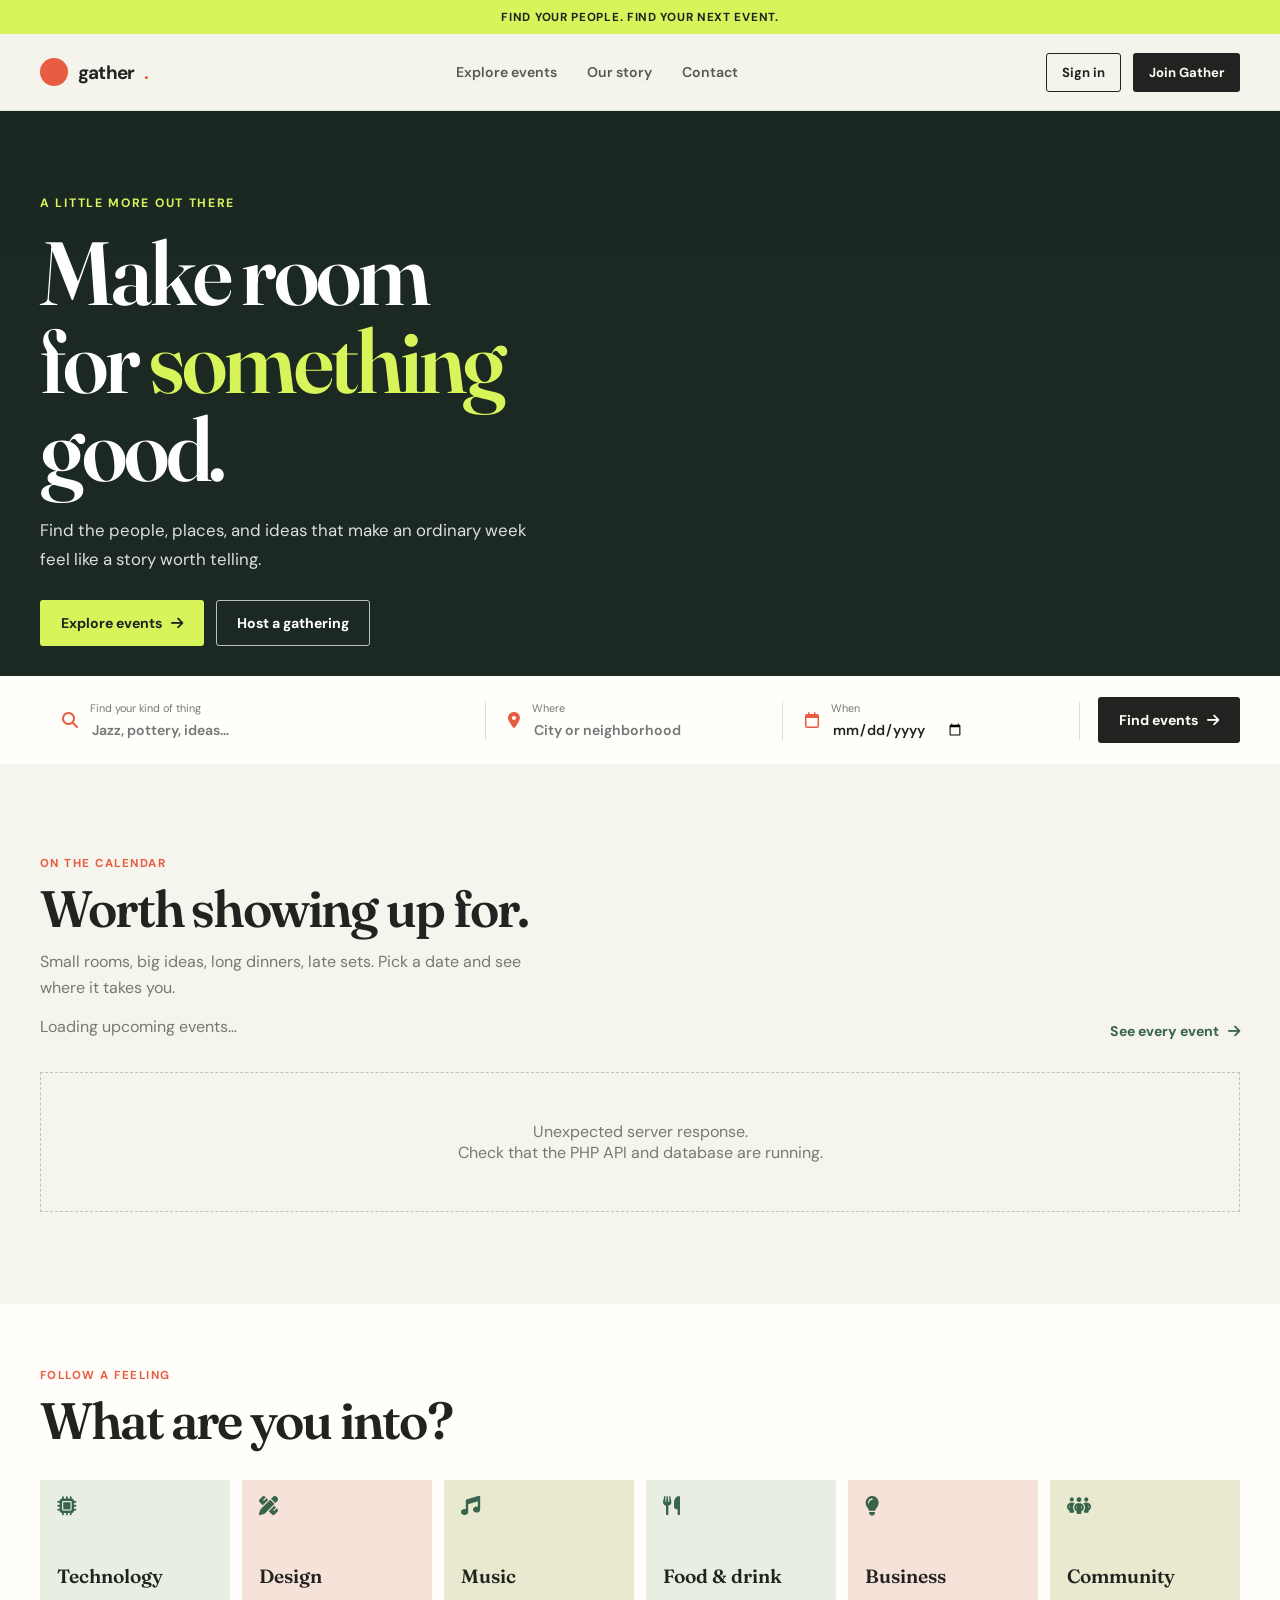
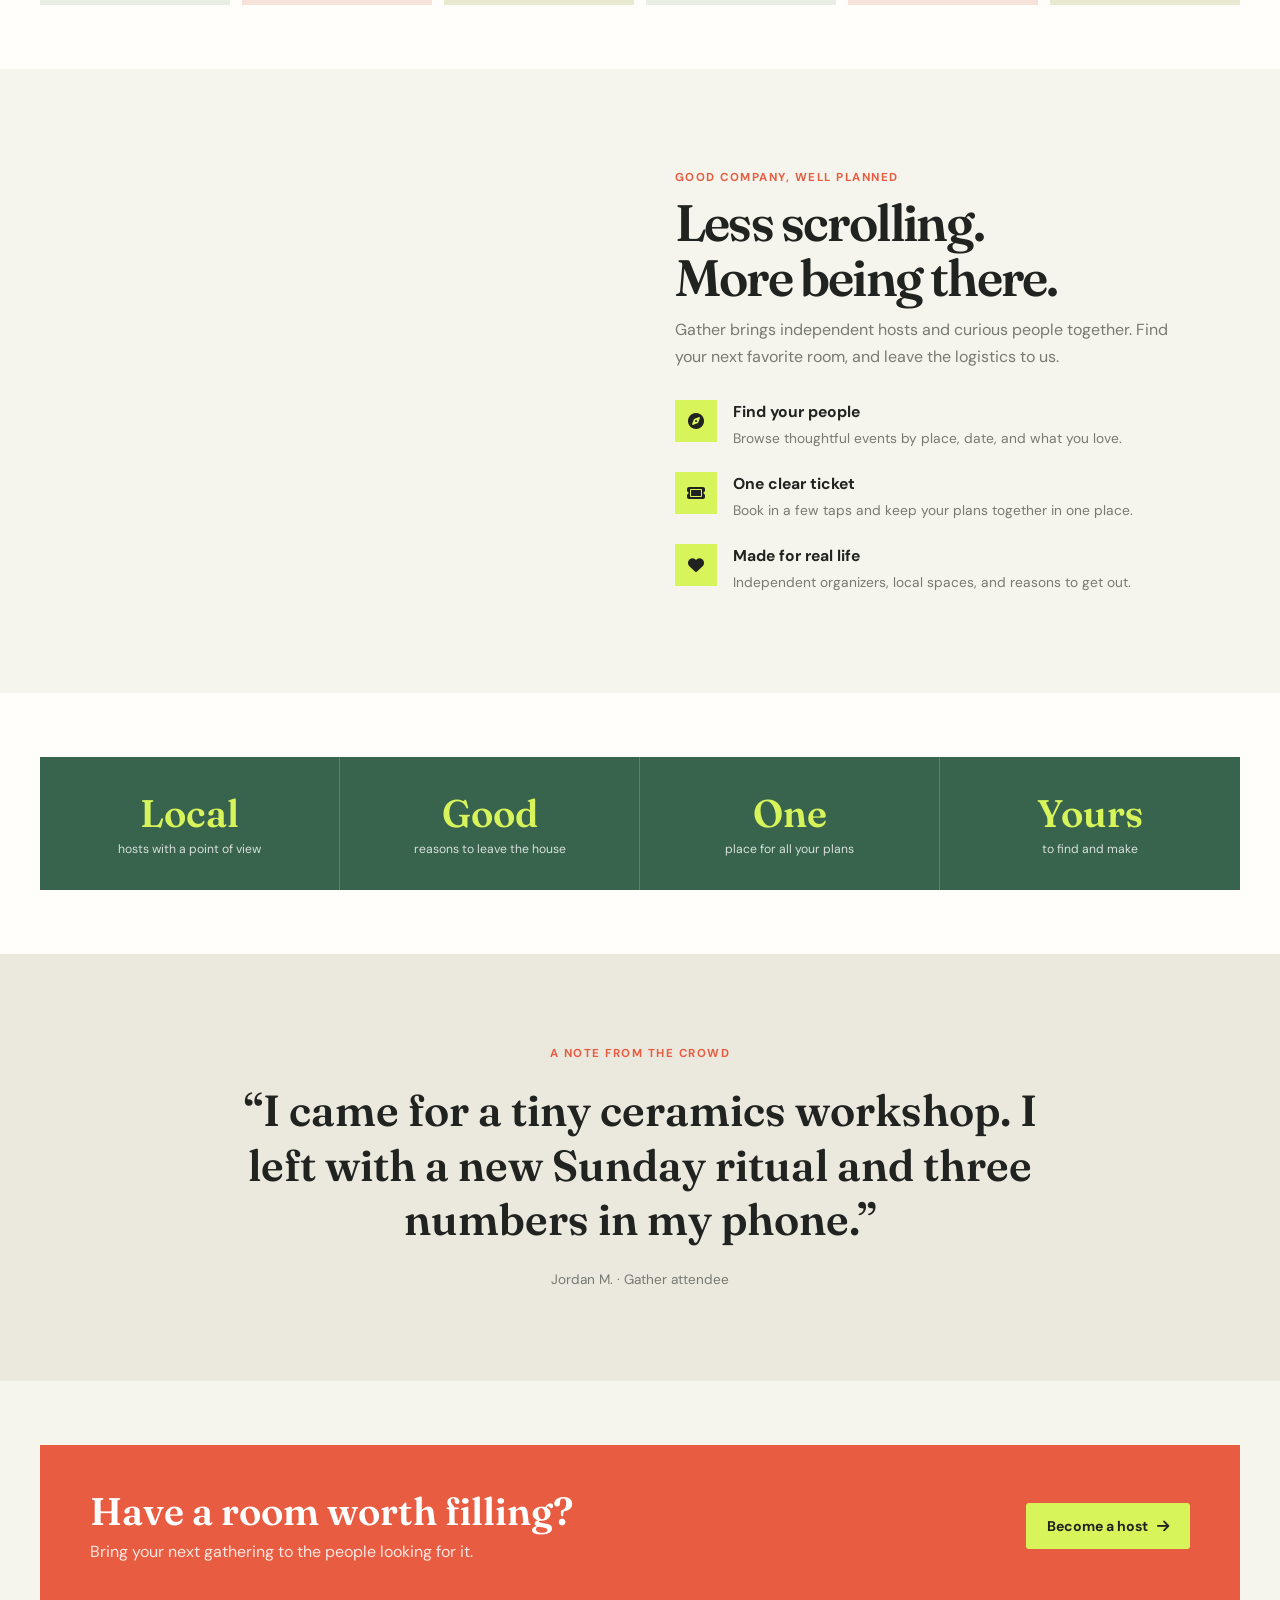
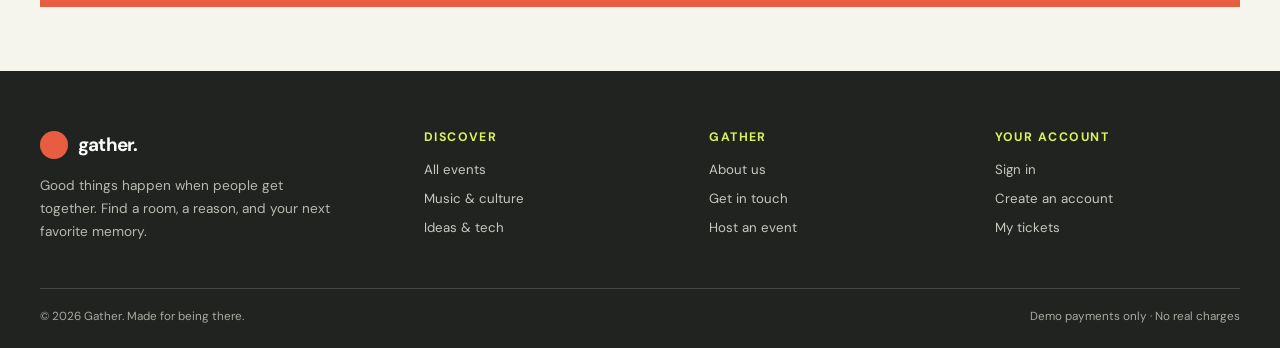
==== frontend/index.html @ 73351818 "first commit" ====
<!doctype html>
<html lang="en">

<head>
    <meta charset="utf-8">
    <meta name="viewport" content="width=device-width, initial-scale=1">
    <meta name="api-base" content="../backend/index.php/api">
    <meta name="description" content="Find thoughtful events and good company with Gather.">
    <title>Gather · Find your next event</title>
    <link rel="preconnect" href="https://fonts.googleapis.com">
    <link rel="preconnect" href="https://fonts.gstatic.com" crossorigin>
    <link rel="stylesheet" href="https://cdnjs.cloudflare.com/ajax/libs/font-awesome/6.5.2/css/all.min.css">
    <link rel="stylesheet" href="css/app.css">
    <script src="js/app.js" defer></script>
</head>

<body data-page="home">
    <main>
        <section class="hero">
            <div class="wrap hero-inner reveal">
                <p class="eyebrow">A little more out there</p>
                <h1>Make room<br>for <span>something</span><br>good.</h1>
                <p class="hero-copy">Find the people, places, and ideas that make an ordinary week feel like a story
                    worth telling.</p>
                <div class="hero-actions"><a class="btn btn-lime" href="events.html">Explore events <i
                            class="fa-solid fa-arrow-right"></i></a><a class="btn btn-outline" href="register.html">Host
                        a gathering</a></div>
            </div>
            <div class="search-dock">
                <form class="wrap search-form" id="home-search">
                    <div class="search-field"><i class="fa-solid fa-magnifying-glass"></i>
                        <div><label for="home-q">Find your kind of thing</label><input id="home-q" name="q"
                                placeholder="Jazz, pottery, ideas…"></div>
                    </div>
                    <div class="search-field"><i class="fa-solid fa-location-dot"></i>
                        <div><label for="home-city">Where</label><input id="home-city" name="city"
                                placeholder="City or neighborhood"></div>
                    </div>
                    <div class="search-field"><i class="fa-regular fa-calendar"></i>
                        <div><label for="home-date">When</label><input id="home-date" name="date" type="date"></div>
                    </div><button class="btn search-submit" type="submit">Find events <i
                            class="fa-solid fa-arrow-right"></i></button>
                </form>
            </div>
        </section>
        <section class="section">
            <div class="wrap">
                <div class="section-head">
                    <div>
                        <p class="section-kicker">On the calendar</p>
                        <h2 class="section-title">Worth showing up for.</h2>
                        <p class="section-subtitle">Small rooms, big ideas, long dinners, late sets. Pick a date and see
                            where it takes you.</p>
                        <p class="section-subtitle" id="featured-count" aria-live="polite">Loading upcoming events…</p>
                    </div><a class="text-link" href="events.html">See every event <i
                            class="fa-solid fa-arrow-right"></i></a>
                </div>
                <div class="event-grid" id="featured-events"></div>
            </div>
        </section>
        <section class="section section-white section-tight">
            <div class="wrap">
                <div class="section-head">
                    <div>
                        <p class="section-kicker">Follow a feeling</p>
                        <h2 class="section-title">What are you into?</h2>
                    </div>
                </div>
                <div class="category-grid"><a class="category-tile" href="events.html?category=technology"><i
                            class="fa-solid fa-microchip"></i><strong>Technology</strong></a><a class="category-tile"
                        href="events.html?category=design"><i
                            class="fa-solid fa-pen-ruler"></i><strong>Design</strong></a><a class="category-tile"
                        href="events.html?category=music"><i class="fa-solid fa-music"></i><strong>Music</strong></a><a
                        class="category-tile" href="events.html?category=food-drink"><i
                            class="fa-solid fa-utensils"></i><strong>Food & drink</strong></a><a class="category-tile"
                        href="events.html?category=business"><i
                            class="fa-solid fa-lightbulb"></i><strong>Business</strong></a><a class="category-tile"
                        href="events.html?category=community"><i
                            class="fa-solid fa-people-group"></i><strong>Community</strong></a></div>
            </div>
        </section>
        <section class="section">
            <div class="wrap split-section">
                <div class="photo-frame" role="img" aria-label="Friends sharing a meal at a warmly lit event"></div>
                <div>
                    <p class="section-kicker">Good company, well planned</p>
                    <h2 class="section-title">Less scrolling.<br>More being there.</h2>
                    <p class="section-subtitle">Gather brings independent hosts and curious people together. Find your
                        next favorite room, and leave the logistics to us.</p>
                    <div class="benefit-list">
                        <div class="benefit"><span class="benefit-icon"><i class="fa-solid fa-compass"></i></span>
                            <div>
                                <h3>Find your people</h3>
                                <p>Browse thoughtful events by place, date, and what you love.</p>
                            </div>
                        </div>
                        <div class="benefit"><span class="benefit-icon"><i class="fa-solid fa-ticket"></i></span>
                            <div>
                                <h3>One clear ticket</h3>
                                <p>Book in a few taps and keep your plans together in one place.</p>
                            </div>
                        </div>
                        <div class="benefit"><span class="benefit-icon"><i class="fa-solid fa-heart"></i></span>
                            <div>
                                <h3>Made for real life</h3>
                                <p>Independent organizers, local spaces, and reasons to get out.</p>
                            </div>
                        </div>
                    </div>
                </div>
            </div>
        </section>
        <section class="section section-white section-tight">
            <div class="wrap stats-band">
                <div class="stat"><strong>Local</strong><span>hosts with a point of view</span></div>
                <div class="stat"><strong>Good</strong><span>reasons to leave the house</span></div>
                <div class="stat"><strong>One</strong><span>place for all your plans</span></div>
                <div class="stat"><strong>Yours</strong><span>to find and make</span></div>
            </div>
        </section>
        <section class="section quote-section">
            <div class="wrap quote">
                <p class="section-kicker">A note from the crowd</p>
                <blockquote>“I came for a tiny ceramics workshop. I left with a new Sunday ritual and three numbers in
                    my phone.”</blockquote><cite>Jordan M. · Gather attendee</cite>
            </div>
        </section>
        <section class="section section-tight">
            <div class="wrap cta-band">
                <div>
                    <h2>Have a room worth filling?</h2>
                    <p>Bring your next gathering to the people looking for it.</p>
                </div><a class="btn" href="register.html">Become a host <i class="fa-solid fa-arrow-right"></i></a>
            </div>
        </section>
    </main>
</body>

</html>
---- frontend/css/app.css ----
@import url('https://fonts.googleapis.com/css2?family=DM+Sans:wght@400;500;600;700&family=Fraunces:opsz,wght@9..144,600;9..144,700&display=swap');

:root {
    --ink: #20231f;
    --paper: #f5f4ed;
    --white: #fffefa;
    --lime: #d7f45b;
    --coral: #e85d42;
    --moss: #38644d;
    --muted: #777a71;
    --line: #dedfd5;
    --shadow: 0 16px 46px rgba(32, 35, 31, .09);
    --serif: 'Fraunces', Georgia, serif;
    --sans: 'DM Sans', sans-serif;
    font-family: var(--sans);
    color: var(--ink);
    background: var(--paper);
    font-synthesis: none;
    text-rendering: optimizeLegibility;
}

* {
    box-sizing: border-box;
}

html {
    scroll-behavior: smooth;
}

body {
    margin: 0;
    min-width: 320px;
    background: var(--paper);
    color: var(--ink);
}

body,
button,
input,
select,
textarea {
    font-family: var(--sans);
}

button,
input,
select,
textarea {
    font-size: 1rem;
}

a {
    color: inherit;
    text-decoration: none;
}

button {
    cursor: pointer;
}

img {
    display: block;
    max-width: 100%;
}

.wrap {
    width: min(1200px, calc(100% - 48px));
    margin-inline: auto;
}

.announcement {
    min-height: 34px;
    display: flex;
    align-items: center;
    justify-content: center;
    background: var(--lime);
    font-size: .73rem;
    font-weight: 700;
    letter-spacing: .06em;
    text-transform: uppercase;
}

.site-header {
    position: sticky;
    z-index: 20;
    top: 0;
    background: rgba(245, 244, 237, .95);
    backdrop-filter: blur(14px);
    border-bottom: 1px solid rgba(32, 35, 31, .08);
}

.nav {
    min-height: 76px;
    display: flex;
    align-items: center;
    justify-content: space-between;
    gap: 28px;
}

.brand {
    display: inline-flex;
    align-items: center;
    gap: 10px;
    font-size: 1.18rem;
    font-weight: 700;
    letter-spacing: -.04em;
}

.brand-mark {
    width: 28px;
    aspect-ratio: 1;
    display: grid;
    place-items: center;
    border-radius: 50%;
    background: var(--coral);
    color: var(--white);
    font-size: .8rem;
}

.nav-links {
    display: flex;
    align-items: center;
    gap: 30px;
    color: #555950;
    font-size: .88rem;
    font-weight: 600;
}

.nav-links a:hover,
.footer-links a:hover {
    color: var(--coral);
}

.nav-actions {
    display: flex;
    align-items: center;
    gap: 12px;
}

.nav-toggle {
    display: none;
    border: 0;
    background: none;
    color: var(--ink);
    font-size: 1.25rem;
}

.btn {
    display: inline-flex;
    justify-content: center;
    align-items: center;
    gap: 9px;
    min-height: 46px;
    padding: 0 20px;
    border: 1px solid transparent;
    border-radius: 3px;
    background: var(--ink);
    color: var(--white);
    font-weight: 700;
    font-size: .88rem;
    transition: transform .18s ease, background .18s ease, color .18s ease;
}

.btn:hover {
    transform: translateY(-2px);
    background: var(--moss);
}

.btn-lime {
    background: var(--lime);
    color: var(--ink);
}

.btn-lime:hover {
    background: #c6e347;
    color: var(--ink);
}

.btn-outline {
    background: transparent;
    border-color: var(--ink);
    color: var(--ink);
}

.btn-outline:hover {
    background: var(--ink);
    color: var(--white);
}

.btn-small {
    min-height: 39px;
    padding-inline: 15px;
    font-size: .82rem;
}

.hero {
    position: relative;
    min-height: 650px;
    display: flex;
    align-items: center;
    overflow: hidden;
    color: white;
    background: #27382f url('https://images.unsplash.com/photo-1492684223066-81342ee5ff30?auto=format&fit=crop&w=2200&q=88') center 48% / cover no-repeat;
}

.hero::before {
    content: '';
    position: absolute;
    inset: 0;
    background: rgba(16, 24, 19, .48);
}

.hero-inner {
    position: relative;
    z-index: 1;
    padding-block: 84px 118px;
}

.eyebrow {
    margin: 0 0 18px;
    color: var(--lime);
    font-size: .76rem;
    letter-spacing: .14em;
    text-transform: uppercase;
    font-weight: 700;
}

.hero h1 {
    max-width: 750px;
    margin: 0;
    font: 600 clamp(3.2rem, 7vw, 6.5rem)/.98 var(--serif);
    letter-spacing: -.035em;
}

.hero h1 span {
    color: var(--lime);
}

.hero-copy {
    max-width: 490px;
    margin: 24px 0 27px;
    color: rgba(255, 255, 255, .85);
    font-size: 1.05rem;
    line-height: 1.7;
}

.hero-actions {
    display: flex;
    flex-wrap: wrap;
    gap: 12px;
}

.hero .btn-outline {
    border-color: rgba(255, 255, 255, .7);
    color: white;
}

.hero .btn-outline:hover {
    background: white;
    color: var(--ink);
}

.search-dock {
    position: absolute;
    z-index: 2;
    right: 0;
    bottom: 0;
    left: 0;
    background: var(--white);
    color: var(--ink);
}

.search-form {
    display: grid;
    grid-template-columns: minmax(180px, 1.5fr) minmax(140px, 1fr) minmax(150px, 1fr) auto;
    align-items: center;
    gap: 0;
    min-height: 88px;
}

.search-field {
    display: flex;
    gap: 12px;
    align-items: center;
    padding: 0 22px;
    border-right: 1px solid var(--line);
}

.search-field i {
    color: var(--coral);
}

.search-field label {
    display: block;
    margin-bottom: 4px;
    font-size: .68rem;
    color: var(--muted);
}

.search-field input,
.search-field select {
    width: 100%;
    border: 0;
    outline: 0;
    background: transparent;
    color: var(--ink);
    font-weight: 600;
    font-size: .88rem;
}

.search-submit {
    margin-left: 18px;
}

.section {
    padding: 92px 0;
}

.section-tight {
    padding-block: 64px;
}

.section-white {
    background: var(--white);
}

.section-head {
    display: flex;
    align-items: end;
    justify-content: space-between;
    gap: 24px;
    margin-bottom: 32px;
}

.section-kicker {
    margin: 0 0 10px;
    color: var(--coral);
    font-weight: 700;
    font-size: .72rem;
    text-transform: uppercase;
    letter-spacing: .13em;
}

.section-title {
    margin: 0;
    font: 600 clamp(2.2rem, 4vw, 3.5rem)/1.08 var(--serif);
    letter-spacing: -.035em;
}

.section-subtitle {
    max-width: 520px;
    margin: 12px 0 0;
    color: var(--muted);
    line-height: 1.65;
}

.text-link {
    display: inline-flex;
    align-items: center;
    gap: 9px;
    color: var(--moss);
    font-weight: 700;
    font-size: .88rem;
}

.event-grid {
    display: grid;
    grid-template-columns: repeat(3, 1fr);
    gap: 22px;
}

.event-card {
    overflow: hidden;
    border: 1px solid var(--line);
    background: var(--white);
    transition: transform .2s ease, box-shadow .2s ease;
}

.event-card:hover {
    transform: translateY(-4px);
    box-shadow: var(--shadow);
}

.event-image {
    width: 100%;
    aspect-ratio: 1.45;
    object-fit: cover;
    background: #d2d7cd;
}

.event-content {
    padding: 19px 20px 20px;
}

.event-meta {
    display: flex;
    align-items: center;
    gap: 8px;
    color: var(--moss);
    font-size: .74rem;
    font-weight: 700;
    text-transform: uppercase;
    letter-spacing: .05em;
}

.event-title {
    margin: 11px 0 14px;
    font: 600 1.4rem/1.2 var(--serif);
}

.event-info {
    display: grid;
    gap: 8px;
    color: #656a60;
    font-size: .82rem;
}

.event-info span {
    display: flex;
    align-items: center;
    gap: 9px;
}

.event-info i {
    width: 14px;
    color: var(--coral);
}

.event-bottom {
    display: flex;
    align-items: center;
    justify-content: space-between;
    gap: 12px;
    margin-top: 20px;
    padding-top: 16px;
    border-top: 1px solid var(--line);
}

.price {
    font-weight: 700;
}

.price small {
    display: block;
    color: var(--muted);
    font-weight: 400;
    font-size: .68rem;
}

.empty-state,
.loading-state,
.error-state {
    grid-column: 1 / -1;
    padding: 48px 24px;
    border: 1px dashed #bfc2b7;
    text-align: center;
    color: var(--muted);
}

.empty-state i {
    margin-bottom: 12px;
    color: var(--coral);
    font-size: 1.5rem;
}

.category-grid {
    display: grid;
    grid-template-columns: repeat(6, 1fr);
    gap: 12px;
}

.category-tile {
    min-height: 125px;
    display: flex;
    flex-direction: column;
    justify-content: space-between;
    padding: 17px;
    background: #e8eee1;
    transition: background .2s ease, transform .2s ease;
}

.category-tile:nth-child(3n+2) {
    background: #f6e2d9;
}

.category-tile:nth-child(3n) {
    background: #e9e9cf;
}

.category-tile:hover {
    transform: translateY(-3px);
    background: var(--lime);
}

.category-tile i {
    color: var(--moss);
    font-size: 1.2rem;
}

.category-tile strong {
    font: 600 1.2rem var(--serif);
}

.split-section {
    display: grid;
    grid-template-columns: 1fr 1fr;
    gap: 70px;
    align-items: center;
}

.photo-frame {
    min-height: 440px;
    background: url('https://images.unsplash.com/photo-1511795409834-ef04bbd61622?auto=format&fit=crop&w=1100&q=85') center / cover no-repeat;
}

.benefit-list {
    display: grid;
    gap: 23px;
    margin-top: 30px;
}

.benefit {
    display: grid;
    grid-template-columns: 42px 1fr;
    gap: 16px;
}

.benefit-icon {
    width: 42px;
    height: 42px;
    display: grid;
    place-items: center;
    background: var(--lime);
    color: var(--ink);
}

.benefit h3 {
    margin: 1px 0 5px;
    font-size: .98rem;
}

.benefit p {
    margin: 0;
    color: var(--muted);
    font-size: .86rem;
    line-height: 1.6;
}

.stats-band {
    display: grid;
    grid-template-columns: repeat(4, 1fr);
    background: var(--moss);
    color: white;
}

.stat {
    padding: 32px 20px;
    text-align: center;
    border-right: 1px solid rgba(255, 255, 255, .18);
}

.stat:last-child {
    border: 0;
}

.stat strong {
    display: block;
    color: var(--lime);
    font: 600 2.4rem var(--serif);
}

.stat span {
    font-size: .76rem;
    color: rgba(255, 255, 255, .8);
}

.quote-section {
    background: #ebe8de;
}

.quote {
    max-width: 830px;
    margin: 0 auto;
    text-align: center;
}

.quote blockquote {
    margin: 22px 0;
    font: 600 clamp(1.7rem, 3.4vw, 2.8rem)/1.25 var(--serif);
}

.quote cite {
    color: var(--muted);
    font-size: .85rem;
    font-style: normal;
}

.cta-band {
    display: flex;
    align-items: center;
    justify-content: space-between;
    gap: 28px;
    padding: 45px 50px;
    background: var(--coral);
    color: white;
}

.cta-band h2 {
    margin: 0;
    font: 600 clamp(1.8rem, 3vw, 2.8rem)/1.1 var(--serif);
}

.cta-band p {
    margin: 8px 0 0;
    color: rgba(255, 255, 255, .85);
}

.cta-band .btn {
    flex: 0 0 auto;
    background: var(--lime);
    color: var(--ink);
}

.site-footer {
    padding: 58px 0 24px;
    background: var(--ink);
    color: white;
}

.footer-top {
    display: grid;
    grid-template-columns: 1.4fr 1fr 1fr 1fr;
    gap: 40px;
    padding-bottom: 45px;
}

.footer-intro {
    max-width: 300px;
    margin: 15px 0 0;
    color: #b7bab1;
    font-size: .85rem;
    line-height: 1.7;
}

.footer-column h3 {
    margin: 0 0 16px;
    font-size: .77rem;
    text-transform: uppercase;
    letter-spacing: .12em;
    color: var(--lime);
}

.footer-links {
    display: grid;
    gap: 12px;
    color: #c7c9c1;
    font-size: .83rem;
}

.footer-bottom {
    display: flex;
    justify-content: space-between;
    gap: 20px;
    padding-top: 19px;
    border-top: 1px solid #444841;
    color: #a7aaa2;
    font-size: .73rem;
}

.page-hero {
    padding: 76px 0 65px;
    background: #e8eee1;
}

.page-hero h1 {
    margin: 0;
    font: 600 clamp(2.8rem, 6vw, 5rem)/1 var(--serif);
    letter-spacing: -.04em;
}

.page-hero p {
    max-width: 560px;
    margin: 17px 0 0;
    color: #62685e;
    line-height: 1.7;
}

.filter-bar {
    display: flex;
    flex-wrap: wrap;
    gap: 12px;
    margin-bottom: 28px;
}

.filter-bar input,
.filter-bar select {
    min-height: 44px;
    padding: 0 13px;
    border: 1px solid var(--line);
    background: var(--white);
}

.detail-layout {
    display: grid;
    grid-template-columns: minmax(0, 1.7fr) minmax(280px, .8fr);
    gap: 48px;
    align-items: start;
}

.detail-banner {
    width: 100%;
    max-height: 500px;
    aspect-ratio: 1.8;
    object-fit: cover;
}

.detail-description {
    color: #62685e;
    line-height: 1.8;
    white-space: pre-line;
}

.booking-panel {
    position: sticky;
    top: 105px;
    padding: 25px;
    border: 1px solid var(--line);
    background: var(--white);
}

.booking-panel h2 {
    margin: 0 0 16px;
    font: 600 1.6rem var(--serif);
}

.panel-price {
    margin: 0 0 18px;
    font: 600 2rem var(--serif);
}

.panel-line {
    padding: 12px 0;
    border-top: 1px solid var(--line);
    color: #666b62;
    font-size: .84rem;
}

.panel-line i {
    width: 20px;
    color: var(--coral);
}

.form-layout {
    min-height: 65vh;
    display: grid;
    place-items: center;
    padding: 62px 20px;
}

.form-card {
    width: min(470px, 100%);
    padding: 34px;
    background: var(--white);
    border: 1px solid var(--line);
    box-shadow: var(--shadow);
}

.form-card h1 {
    margin: 0 0 8px;
    font: 600 2.35rem var(--serif);
}

.form-card>p {
    margin: 0 0 26px;
    color: var(--muted);
    line-height: 1.6;
    font-size: .9rem;
}

.field {
    display: grid;
    gap: 7px;
    margin-bottom: 17px;
}

.field label {
    font-size: .79rem;
    font-weight: 700;
}

.field input,
.field select,
.field textarea {
    width: 100%;
    min-height: 45px;
    padding: 10px 12px;
    border: 1px solid #cfd1c7;
    outline: none;
    background: #fff;
}

.field textarea {
    min-height: 105px;
    resize: vertical;
}

.field input:focus,
.field select:focus,
.field textarea:focus {
    border-color: var(--moss);
    box-shadow: 0 0 0 2px rgba(56, 100, 77, .12);
}

.form-card .btn {
    width: 100%;
}

.form-foot {
    margin-top: 18px !important;
    text-align: center;
    font-size: .82rem !important;
}

.form-foot a {
    color: var(--moss);
    font-weight: 700;
}

.notice {
    margin: 0 0 17px;
    padding: 12px 13px;
    background: #f8e4de;
    color: #843e2f;
    font-size: .83rem;
}

.dashboard-layout {
    display: grid;
    grid-template-columns: 220px 1fr;
    min-height: 70vh;
}

.dashboard-sidebar {
    padding: 30px 20px;
    background: #e7e9dd;
}

.dashboard-sidebar h2 {
    margin: 0 0 24px;
    font: 600 1.3rem var(--serif);
}

.dashboard-sidebar a {
    display: flex;
    gap: 10px;
    padding: 11px 8px;
    color: #5e6359;
    font-size: .86rem;
}

.dashboard-sidebar a.active,
.dashboard-sidebar a:hover {
    color: var(--moss);
    font-weight: 700;
}

.dashboard-main {
    padding: 35px clamp(20px, 4vw, 55px);
}

.dashboard-title {
    margin: 0 0 25px;
    font: 600 2.4rem var(--serif);
}

.dashboard-stats {
    display: grid;
    grid-template-columns: repeat(4, 1fr);
    gap: 13px;
    margin-bottom: 30px;
}

.dashboard-stat {
    padding: 18px;
    border: 1px solid var(--line);
    background: var(--white);
}

.dashboard-stat span {
    display: block;
    color: var(--muted);
    font-size: .74rem;
}

.dashboard-stat strong {
    display: block;
    margin-top: 10px;
    font: 600 1.8rem var(--serif);
}

.table-wrap {
    overflow-x: auto;
    margin: 20px 0 32px;
    background: var(--white);
    border: 1px solid var(--line);
}

table {
    width: 100%;
    border-collapse: collapse;
    text-align: left;
    font-size: .83rem;
}

th,
td {
    padding: 13px 15px;
    border-bottom: 1px solid var(--line);
    white-space: nowrap;
}

th {
    color: var(--muted);
    font-size: .69rem;
    text-transform: uppercase;
    letter-spacing: .08em;
}

.status {
    display: inline-block;
    padding: 5px 8px;
    background: #e5eddc;
    color: var(--moss);
    font-size: .7rem;
    font-weight: 700;
}

.dashboard-panel {
    margin: 20px 0 32px;
    padding: 24px;
    border: 1px solid var(--line);
    background: var(--white);
}

.dashboard-panel h2 {
    margin: 0 0 18px;
    font: 600 1.55rem var(--serif);
}

.report-bars {
    display: grid;
    gap: 12px;
}

.report-row {
    display: grid;
    grid-template-columns: 90px minmax(0, 1fr) 70px;
    align-items: center;
    gap: 12px;
    font-size: .78rem;
}

.report-track {
    height: 12px;
    background: #e6e8df;
}

.report-fill {
    height: 100%;
    background: var(--moss);
}

.report-fill.revenue {
    background: var(--coral);
}

.toast-region {
    position: fixed;
    z-index: 50;
    right: 20px;
    bottom: 20px;
    display: grid;
    gap: 9px;
}

.toast {
    max-width: 360px;
    padding: 14px 18px;
    background: var(--ink);
    color: white;
    box-shadow: var(--shadow);
    font-size: .85rem;
    animation: toast-in .22s ease-out;
}

.toast.error {
    background: #973d2b;
}

@keyframes toast-in {
    from {
        opacity: 0;
        transform: translateY(8px);
    }

    to {
        opacity: 1;
        transform: translateY(0);
    }
}

.reveal {
    animation: rise-in .7s both;
}

@keyframes rise-in {
    from {
        opacity: 0;
        transform: translateY(15px);
    }

    to {
        opacity: 1;
        transform: translateY(0);
    }
}

@media (max-width: 900px) {
    .nav-links {
        gap: 17px;
    }

    .nav-actions .btn-outline {
        display: none;
    }

    .search-form {
        grid-template-columns: 1fr 1fr;
        padding: 10px 0;
        gap: 8px;
    }

    .search-field {
        min-height: 55px;
        border: 0;
    }

    .search-submit {
        margin: 0 18px;
    }

    .category-grid {
        grid-template-columns: repeat(3, 1fr);
    }

    .event-grid {
        grid-template-columns: repeat(2, 1fr);
    }

    .split-section {
        gap: 35px;
    }

    .dashboard-stats {
        grid-template-columns: repeat(2, 1fr);
    }
}

@media (max-width: 640px) {
    .wrap {
        width: min(100% - 32px, 1200px);
    }

    .announcement {
        font-size: .62rem;
    }

    .nav {
        min-height: 66px;
    }

    .nav-toggle {
        display: inline-flex;
    }

    .nav-links {
        position: absolute;
        top: 66px;
        right: 0;
        left: 0;
        display: none;
        padding: 14px 20px 20px;
        background: var(--paper);
        border-bottom: 1px solid var(--line);
    }

    .nav-links.open {
        display: grid;
        gap: 0;
    }

    .nav-links a {
        padding: 11px 0;
    }

    .nav-actions {
        gap: 7px;
    }

    .nav-actions .btn {
        min-height: 38px;
        padding-inline: 11px;
        font-size: .75rem;
    }

    .hero {
        min-height: 735px;
        align-items: flex-start;
        background-position: 58% center;
    }

    .hero-inner {
        padding-block: 62px 250px;
    }

    .hero h1 {
        font-size: clamp(3.1rem, 15vw, 5rem);
    }

    .hero-copy {
        font-size: .93rem;
    }

    .search-form {
        grid-template-columns: 1fr 1fr;
        padding: 9px 0 13px;
    }

    .search-field {
        padding-inline: 9px;
    }

    .search-field input,
    .search-field select {
        font-size: .76rem;
    }

    .search-submit {
        grid-column: 1 / -1;
        margin: 0 8px;
    }

    .section {
        padding: 65px 0;
    }

    .section-head {
        align-items: flex-start;
        flex-direction: column;
    }

    .event-grid {
        grid-template-columns: 1fr;
    }

    .category-grid {
        grid-template-columns: repeat(2, 1fr);
    }

    .category-tile {
        min-height: 105px;
    }

    .split-section {
        grid-template-columns: 1fr;
    }

    .photo-frame {
        min-height: 290px;
        order: 2;
    }

    .stats-band {
        grid-template-columns: repeat(2, 1fr);
    }

    .stat:nth-child(2) {
        border-right: 0;
    }

    .stat:nth-child(-n+2) {
        border-bottom: 1px solid rgba(255, 255, 255, .18);
    }

    .cta-band {
        align-items: flex-start;
        flex-direction: column;
        padding: 30px 24px;
    }

    .footer-top {
        grid-template-columns: 1fr 1fr;
        gap: 28px 20px;
    }

    .footer-top> :first-child {
        grid-column: 1 / -1;
    }

    .footer-bottom {
        flex-direction: column;
    }

    .page-hero {
        padding: 55px 0 48px;
    }

    .detail-layout {
        grid-template-columns: 1fr;
        gap: 25px;
    }

    .booking-panel {
        position: static;
    }

    .form-card {
        padding: 26px 21px;
    }

    .dashboard-layout {
        grid-template-columns: 1fr;
    }

    .dashboard-sidebar {
        display: flex;
        overflow: auto;
        gap: 5px;
        padding: 8px 14px;
    }

    .dashboard-sidebar h2 {
        display: none;
    }

    .dashboard-sidebar a {
        flex: 0 0 auto;
    }

    .dashboard-main {
        padding: 25px 16px;
    }

    .dashboard-stats {
        grid-template-columns: repeat(2, 1fr);
    }
}
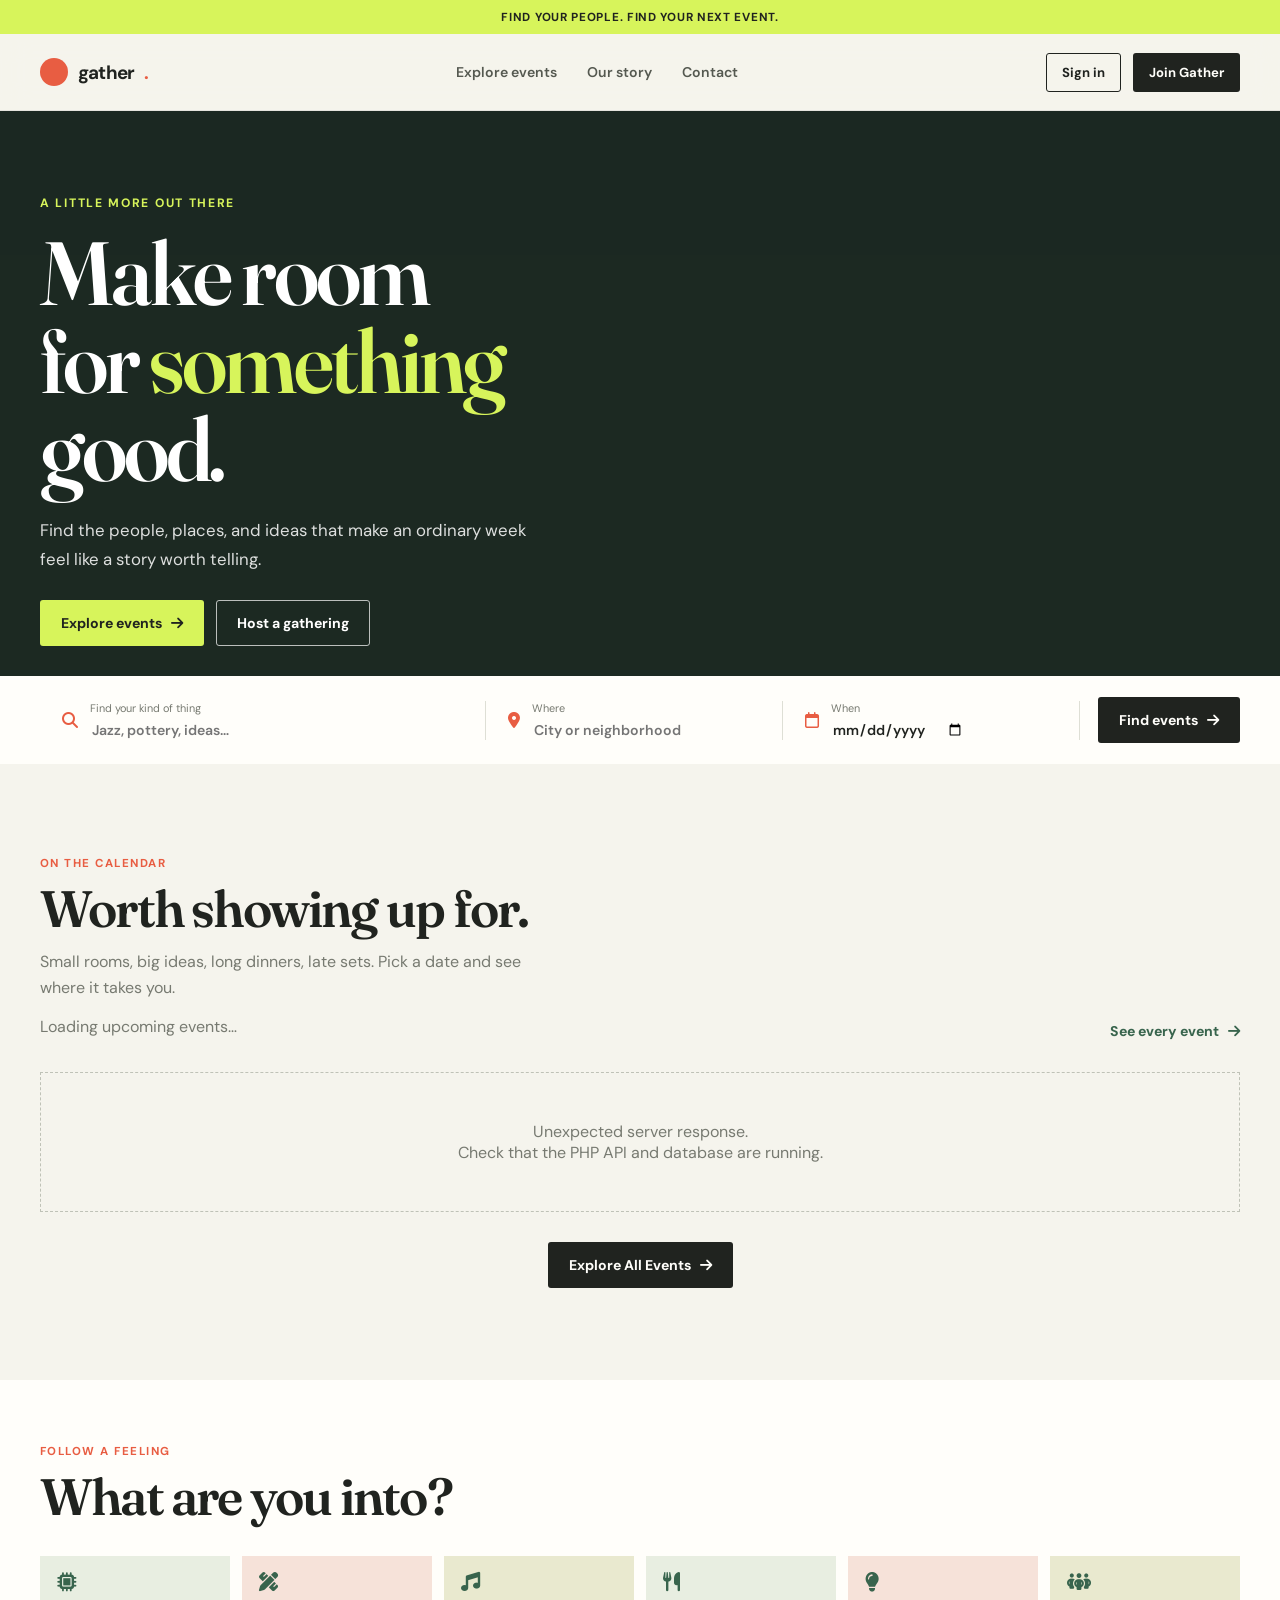
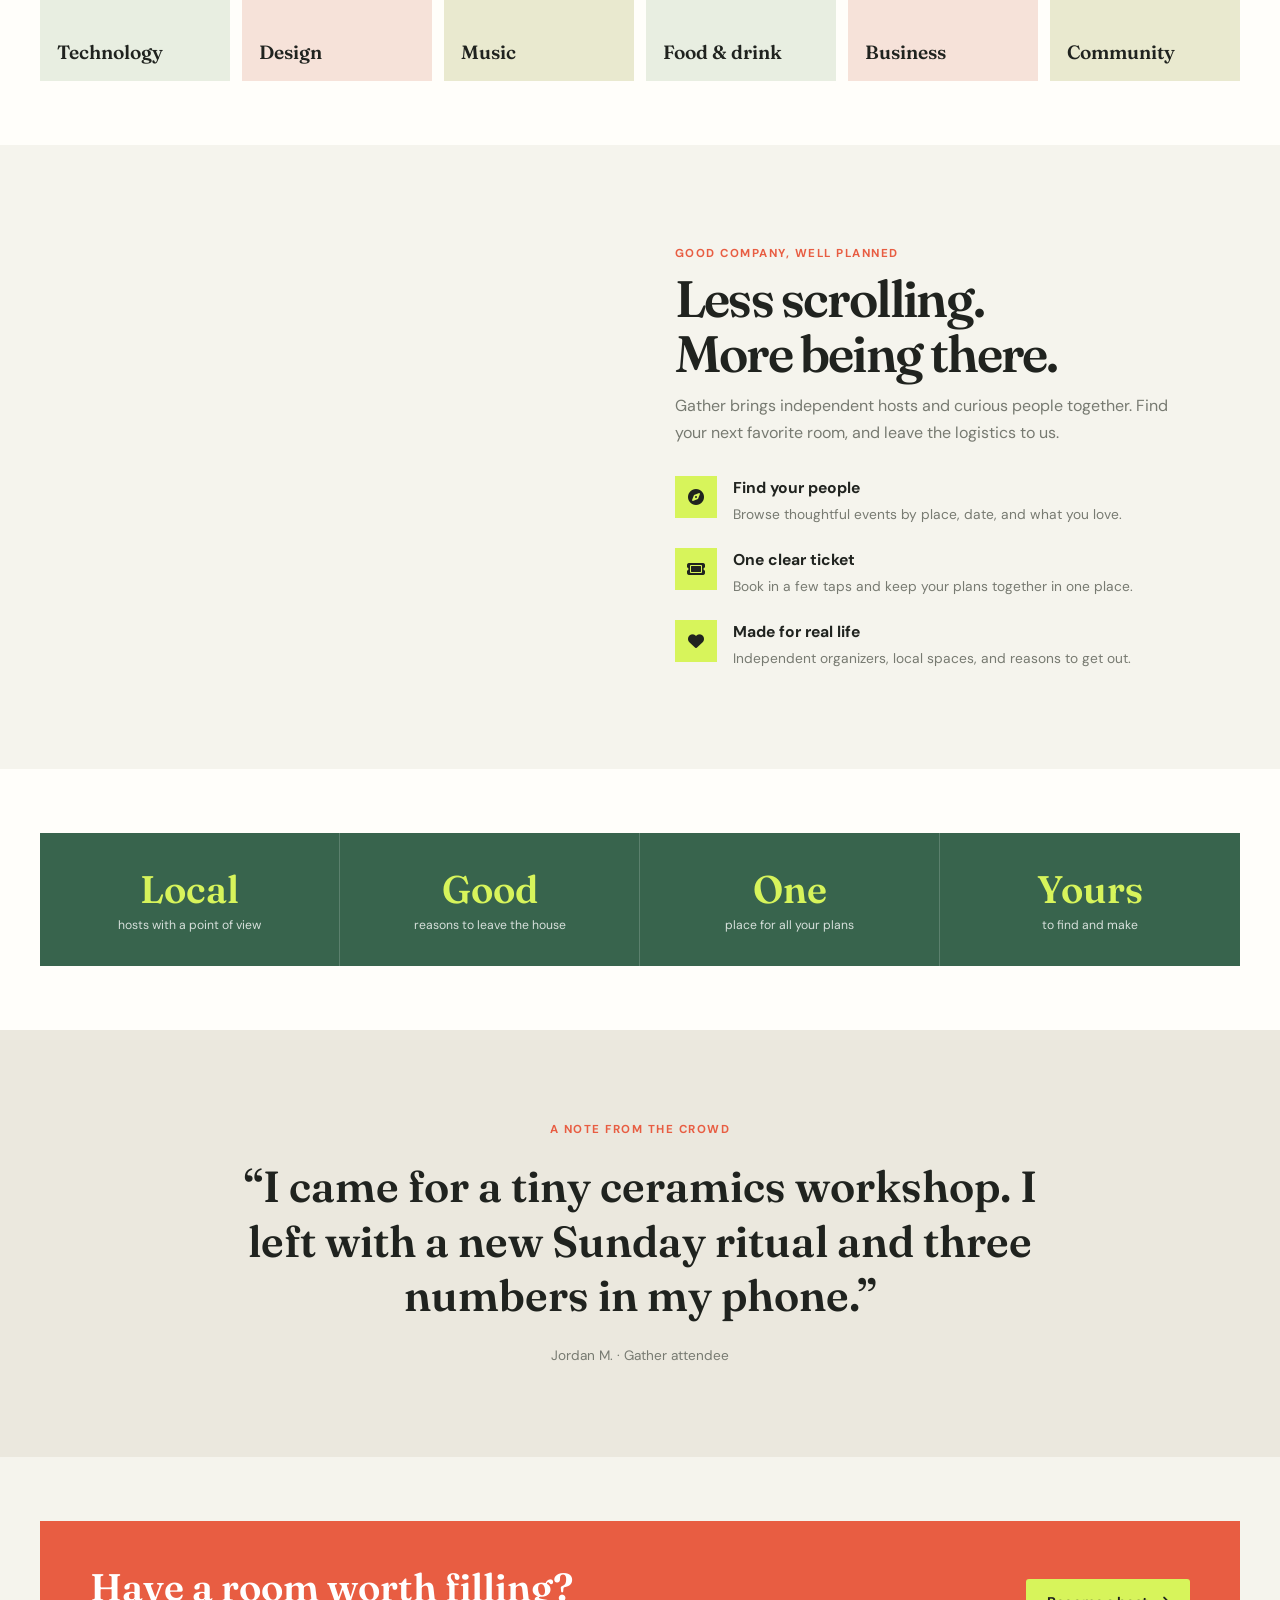
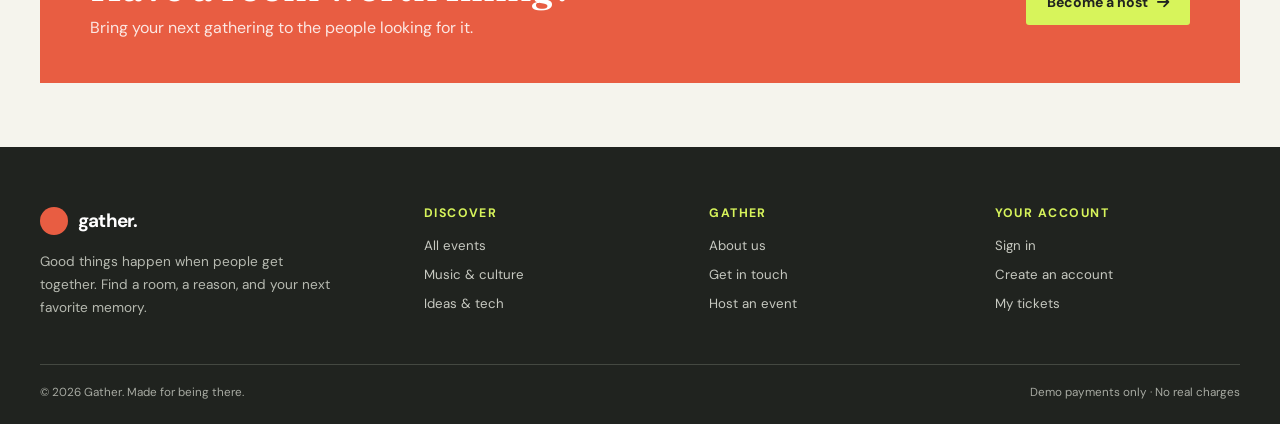
==== commit dbb53dc2: "second commit" ====
--- a/frontend/index.html
+++ b/frontend/index.html
@@ -56,6 +56,8 @@
                             class="fa-solid fa-arrow-right"></i></a>
                 </div>
                 <div class="event-grid" id="featured-events"></div>
+                <div class="featured-actions"><a class="btn" href="events.html">Explore All Events <i
+                            class="fa-solid fa-arrow-right"></i></a></div>
             </div>
         </section>
         <section class="section section-white section-tight">
--- a/frontend/css/app.css
+++ b/frontend/css/app.css
@@ -369,6 +369,12 @@
     gap: 22px;
 }
 
+.featured-actions {
+    display: flex;
+    justify-content: center;
+    margin-top: 30px;
+}
+
 .event-card {
     overflow: hidden;
     border: 1px solid var(--line);
